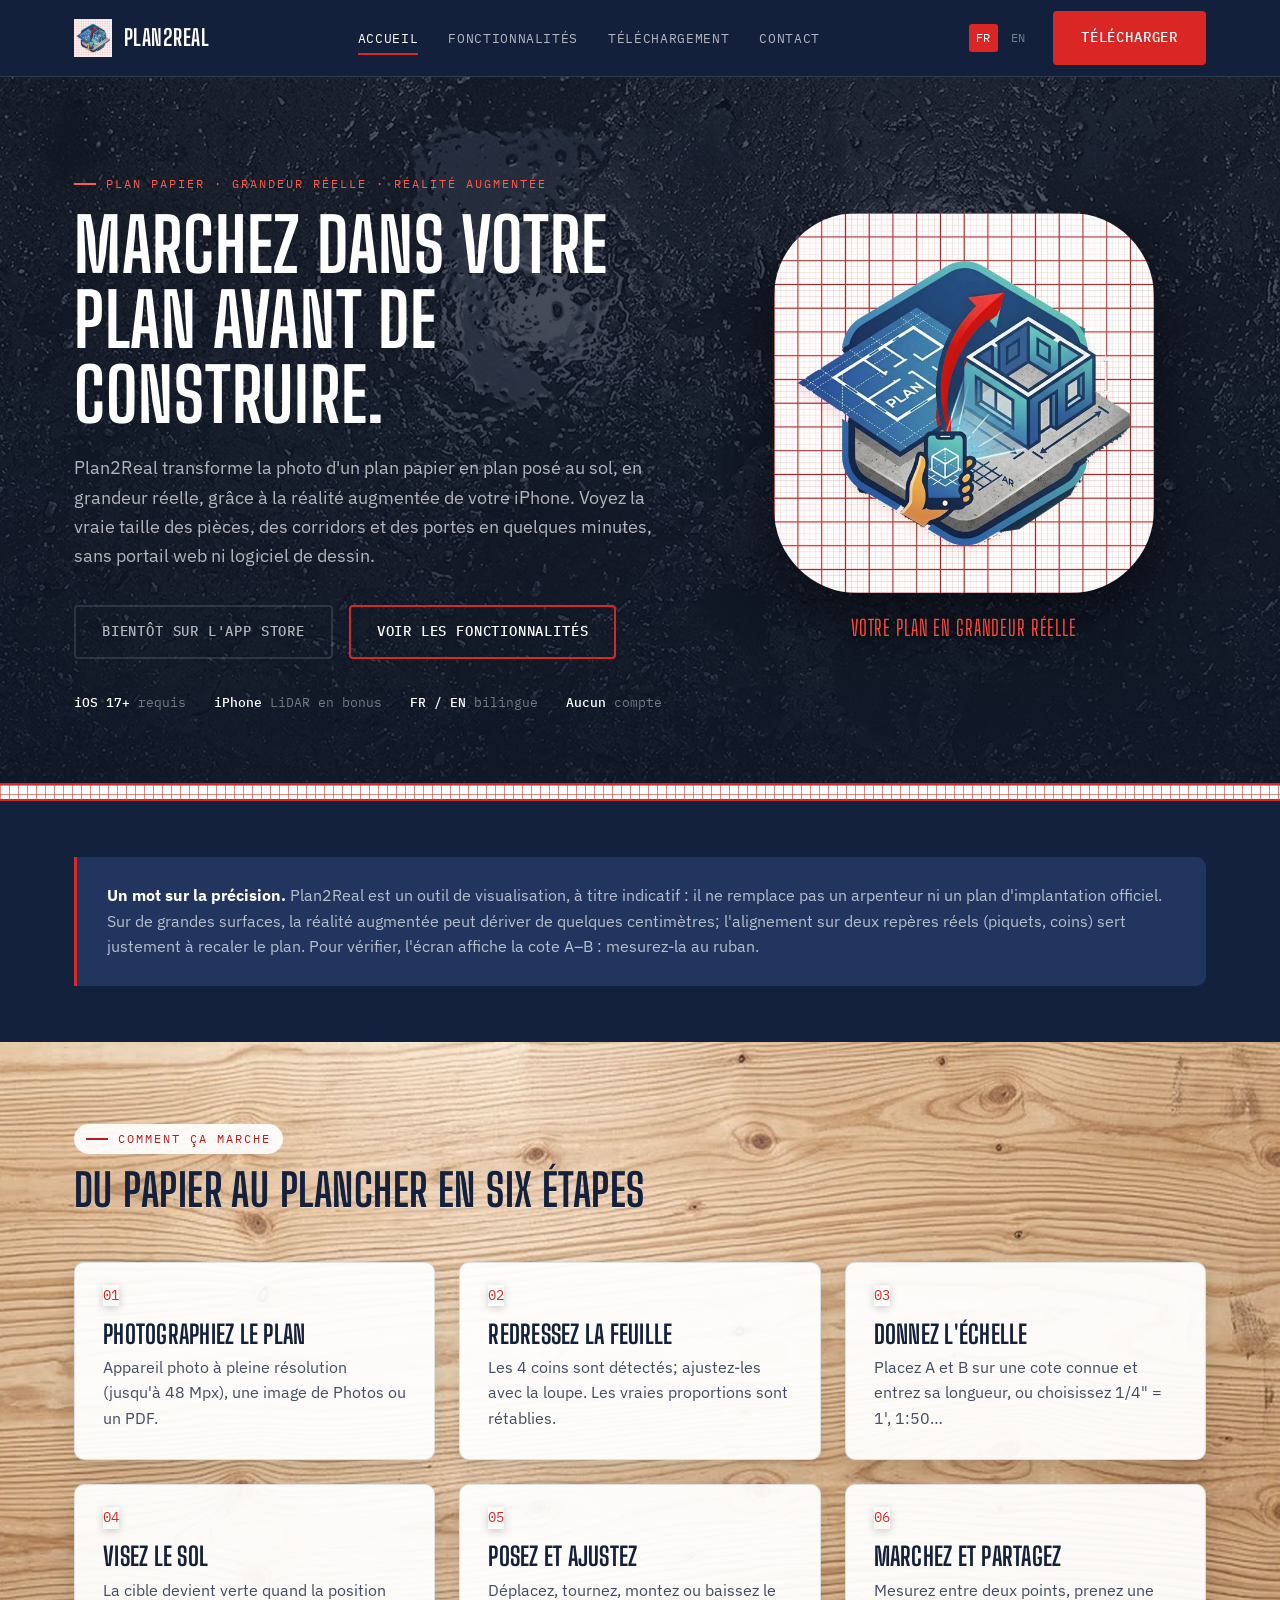
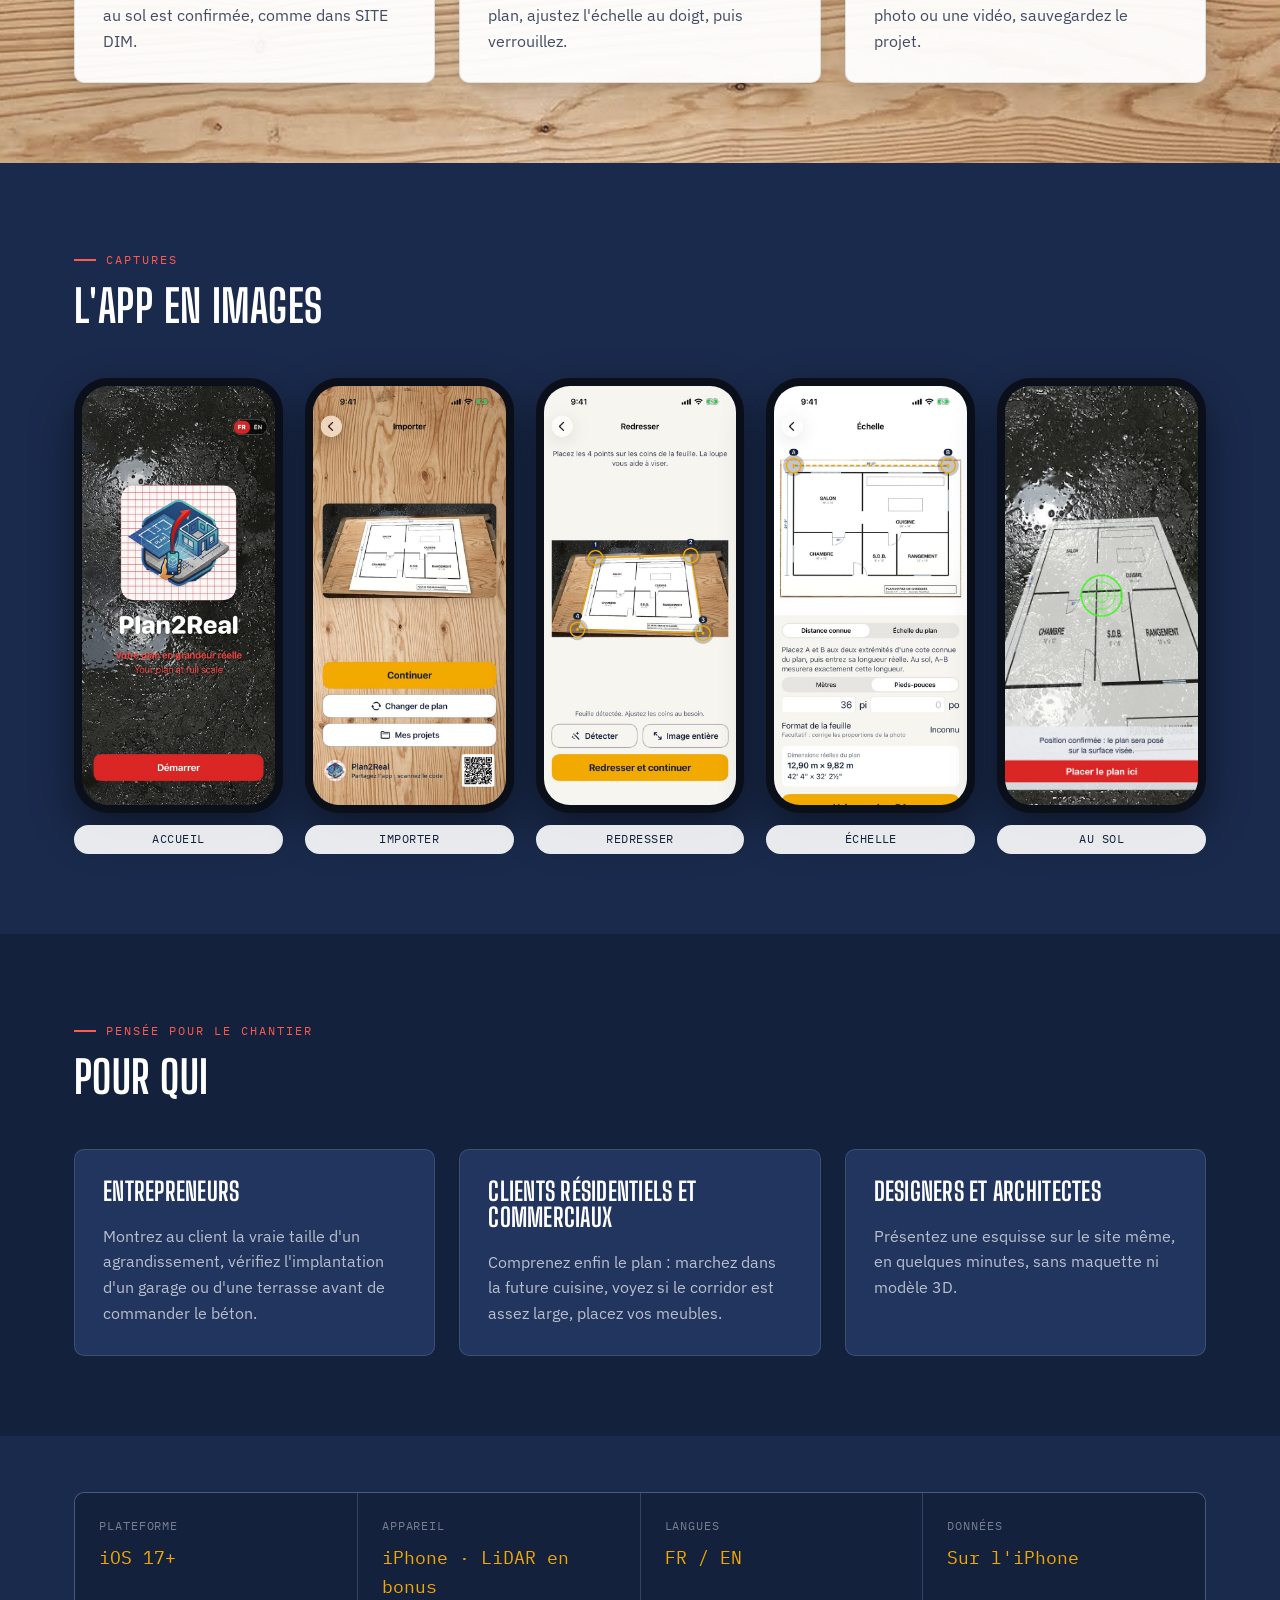
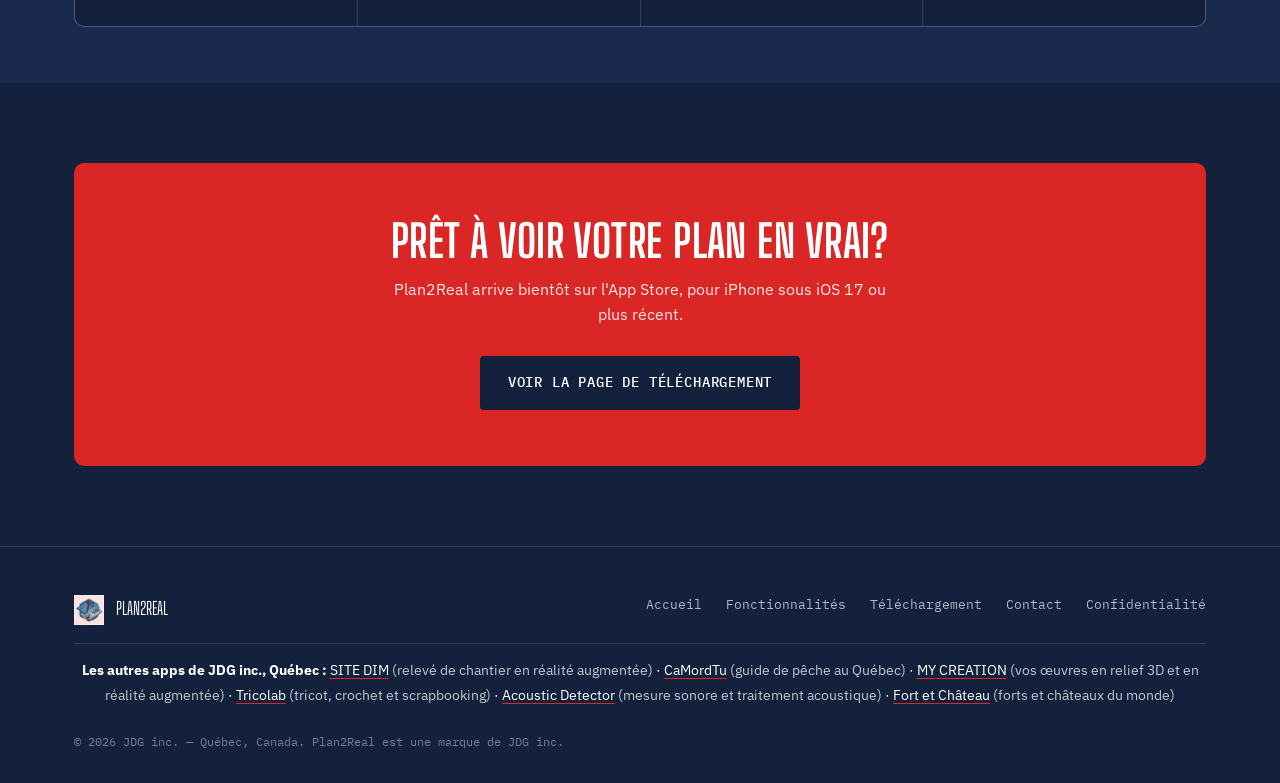
==== fr/index.html @ 0b241814 "Site Plan2Real : FR/EN, modèle SITE DIM, béton et contreplaqué Accueil, fonctionnalités, téléchargem" ====
<!DOCTYPE html>
<html lang="fr">
<head>
<meta charset="UTF-8">
<meta name="viewport" content="width=device-width, initial-scale=1">
<title>Plan2Real — votre plan papier en grandeur réelle, au sol, en réalité augmentée</title>
<meta name="description" content="Photographiez un plan papier, donnez son échelle et voyez-le au sol en grandeur réelle grâce à la réalité augmentée de votre iPhone. Pour entrepreneurs, clients et designers.">
<link rel="canonical" href="https://plan2real.netlify.app/fr/">
<link rel="alternate" hreflang="fr" href="https://plan2real.netlify.app/fr/">
<link rel="alternate" hreflang="en" href="https://plan2real.netlify.app/en/">
<link rel="alternate" hreflang="x-default" href="https://plan2real.netlify.app/fr/">
<meta property="og:type" content="website">
<meta property="og:site_name" content="Plan2Real">
<meta property="og:title" content="Plan2Real — votre plan papier en grandeur réelle, au sol, en réalité augmentée">
<meta property="og:description" content="Photographiez un plan papier, donnez son échelle et voyez-le au sol en grandeur réelle grâce à la réalité augmentée de votre iPhone. Pour entrepreneurs, clients et designers.">
<meta property="og:url" content="https://plan2real.netlify.app/fr/">
<meta property="og:image" content="https://plan2real.netlify.app/assets/img/og-image-fr.jpg">
<meta property="og:image:width" content="1200">
<meta property="og:image:height" content="630">
<meta property="og:locale" content="fr_CA">
<meta property="og:locale:alternate" content="en_CA">
<meta name="twitter:card" content="summary_large_image">
<meta name="twitter:title" content="Plan2Real — votre plan papier en grandeur réelle, au sol, en réalité augmentée">
<meta name="twitter:description" content="Photographiez un plan papier, donnez son échelle et voyez-le au sol en grandeur réelle grâce à la réalité augmentée de votre iPhone. Pour entrepreneurs, clients et designers.">
<meta name="twitter:image" content="https://plan2real.netlify.app/assets/img/og-image-fr.jpg">
<meta name="theme-color" content="#14213D">
<script type="application/ld+json">
{
  "@context": "https://schema.org",
  "@type": "MobileApplication",
  "name": "Plan2Real",
  "operatingSystem": "iOS 17+",
  "applicationCategory": "BusinessApplication",
  "url": "https://plan2real.netlify.app/fr/",
  "description": "Photographiez un plan papier, donnez son échelle et voyez-le au sol en grandeur réelle grâce à la réalité augmentée de votre iPhone. Pour entrepreneurs, clients et designers.",
  "inLanguage": [
    "fr",
    "en"
  ],
  "image": "https://plan2real.netlify.app/assets/img/logo.jpg",
  "publisher": {
    "@type": "Organization",
    "name": "JDG inc.",
    "address": {
      "@type": "PostalAddress",
      "addressRegion": "Québec",
      "addressCountry": "CA"
    }
  }
}
</script>
<link rel="icon" href="../favicon.png">
<link rel="apple-touch-icon" href="../assets/apple-touch-icon.png">
<link rel="preconnect" href="https://fonts.googleapis.com">
<link rel="preconnect" href="https://fonts.gstatic.com" crossorigin>
<link href="https://fonts.googleapis.com/css2?family=Big+Shoulders+Display:wght@600;700;800&family=IBM+Plex+Sans:wght@400;500;600&family=IBM+Plex+Mono:wght@400;500&display=swap" rel="stylesheet">
<link rel="stylesheet" href="../assets/css/style.css">
</head>
<body>

<header class="site-header">
  <div class="container site-header__row">
    <a href="index.html" class="brand"><img src="../assets/img/logo-mark.png" alt="" class="brand-mark" width="38" height="38">Plan2Real</a>
    <nav class="main-nav" id="main-nav" aria-label="Menu">
      <ul class="main-nav__links"><li><a href="index.html" aria-current="page">Accueil</a></li><li><a href="fonctionnalites.html">Fonctionnalités</a></li><li><a href="telechargement.html">Téléchargement</a></li><li><a href="contact.html">Contact</a></li></ul>
    </nav>
    <div class="header-actions">
      <div class="lang-switch"><a href="index.html" hreflang="fr" lang="fr" class="active">FR</a><a href="../en/index.html" hreflang="en" lang="en">EN</a></div>
      <a href="telechargement.html" class="btn btn--primary">Télécharger</a>
      <button class="nav-toggle" aria-label="Menu" aria-expanded="false" aria-controls="main-nav"><span></span><span></span><span></span></button>
    </div>
  </div>
</header>

<main>
<section class="hero">
  <div class="container hero__grid">
    <div>
      <p class="eyebrow">Plan papier · grandeur réelle · réalité augmentée</p>
      <h1>Marchez dans votre plan avant de construire.</h1>
      <p class="lead">Plan2Real transforme la photo d'un plan papier en plan posé au sol, en grandeur réelle, grâce à la réalité augmentée de votre iPhone. Voyez la vraie taille des pièces, des corridors et des portes en quelques minutes, sans portail web ni logiciel de dessin.</p>
      <div class="hero__actions"><span class="btn btn--soon">Bientôt sur l'App Store</span><a href="fonctionnalites.html" class="btn btn--outline">Voir les fonctionnalités</a></div>
      <div class="hero__meta"><span><strong>iOS 17+</strong> requis</span><span><strong>iPhone</strong> LiDAR en bonus</span><span><strong>FR / EN</strong> bilingue</span><span><strong>Aucun</strong> compte</span></div>
    </div>
    <div class="hero__visual">
      <img class="logo" src="../assets/img/logo.jpg" alt="Plan2Real" width="640" height="640">
      <p class="hero__tagline">Votre plan en grandeur réelle</p>
    </div>
  </div>
</section>

<div class="grid-band"></div>

<section class="section--tight">
  <div class="container">
    <div class="callout"><p><strong>Un mot sur la précision.</strong> Plan2Real est un outil de visualisation, à titre indicatif : il ne remplace pas un arpenteur ni un plan d'implantation officiel. Sur de grandes surfaces, la réalité augmentée peut dériver de quelques centimètres; l'alignement sur deux repères réels (piquets, coins) sert justement à recaler le plan. Pour vérifier, l'écran affiche la cote A–B : mesurez-la au ruban.</p></div>
  </div>
</section>

<section class="section--wood">
  <div class="container">
    <div class="section-head">
      <p class="eyebrow">Comment ça marche</p>
      <h2>Du papier au plancher en six étapes</h2>
    </div>
    <div class="steps"><div class="step card"><h3>Photographiez le plan</h3><p>Appareil photo à pleine résolution (jusqu'à 48 Mpx), une image de Photos ou un PDF.</p></div><div class="step card"><h3>Redressez la feuille</h3><p>Les 4 coins sont détectés; ajustez-les avec la loupe. Les vraies proportions sont rétablies.</p></div><div class="step card"><h3>Donnez l'échelle</h3><p>Placez A et B sur une cote connue et entrez sa longueur, ou choisissez 1/4" = 1', 1:50…</p></div><div class="step card"><h3>Visez le sol</h3><p>La cible devient verte quand la position au sol est confirmée, comme dans SITE DIM.</p></div><div class="step card"><h3>Posez et ajustez</h3><p>Déplacez, tournez, montez ou baissez le plan, ajustez l'échelle au doigt, puis verrouillez.</p></div><div class="step card"><h3>Marchez et partagez</h3><p>Mesurez entre deux points, prenez une photo ou une vidéo, sauvegardez le projet.</p></div></div>
  </div>
</section>

<section class="section--alt">
  <div class="container">
    <div class="section-head">
      <p class="eyebrow">Captures</p>
      <h2>L'app en images</h2>
    </div>
    <div class="shots"><figure><div class="phone"><img src="../assets/img/fr-intro.jpg" alt="Accueil de Plan2Real avec le choix de la langue" loading="lazy" width="600" height="1304"></div><figcaption>Accueil</figcaption></figure><figure><div class="phone"><img src="../assets/img/fr-importer.jpg" alt="Écran Importer sur fond de contreplaqué, avec le plan photographié" loading="lazy" width="600" height="1304"></div><figcaption>Importer</figcaption></figure><figure><div class="phone"><img src="../assets/img/fr-redresser.jpg" alt="Les quatre coins de la feuille détectés automatiquement" loading="lazy" width="600" height="1304"></div><figcaption>Redresser</figcaption></figure><figure><div class="phone"><img src="../assets/img/fr-echelle.jpg" alt="Repères A et B posés sur la cote de 36 pieds" loading="lazy" width="600" height="1304"></div><figcaption>Échelle</figcaption></figure><figure><div class="phone"><img src="../assets/img/fr-ausol.jpg" alt="Le plan posé au sol en grandeur réelle, en réalité augmentée" loading="lazy" width="600" height="1304"></div><figcaption>Au sol</figcaption></figure></div>
  </div>
</section>

<section>
  <div class="container">
    <div class="section-head">
      <p class="eyebrow">Pensée pour le chantier</p>
      <h2>Pour qui</h2>
    </div>
    <div class="grid-3"><div class="card card--feature"><h3>Entrepreneurs</h3><p>Montrez au client la vraie taille d'un agrandissement, vérifiez l'implantation d'un garage ou d'une terrasse avant de commander le béton.</p></div><div class="card card--feature"><h3>Clients résidentiels et commerciaux</h3><p>Comprenez enfin le plan : marchez dans la future cuisine, voyez si le corridor est assez large, placez vos meubles.</p></div><div class="card card--feature"><h3>Designers et architectes</h3><p>Présentez une esquisse sur le site même, en quelques minutes, sans maquette ni modèle 3D.</p></div></div>
  </div>
</section>

<section class="section--alt section--tight">
  <div class="container">
    <div class="specs"><div class="specs__item"><div class="label">Plateforme</div><div class="value">iOS 17+</div></div><div class="specs__item"><div class="label">Appareil</div><div class="value">iPhone · LiDAR en bonus</div></div><div class="specs__item"><div class="label">Langues</div><div class="value">FR / EN</div></div><div class="specs__item"><div class="label">Données</div><div class="value">Sur l'iPhone</div></div></div>
  </div>
</section>

<section>
  <div class="container">
    <div class="cta-band">
      <h2>Prêt à voir votre plan en vrai?</h2>
      <p>Plan2Real arrive bientôt sur l'App Store, pour iPhone sous iOS 17 ou plus récent.</p>
      <a href="telechargement.html" class="btn btn--primary">Voir la page de téléchargement</a>
    </div>
  </div>
</section>
</main>

<footer class="site-footer">
  <div class="container">
    <div class="site-footer__row">
      <a href="index.html" class="site-footer__brand"><img src="../assets/img/logo-mark.png" alt="" class="brand-mark" width="30" height="30">Plan2Real</a>
      <nav><ul><li><a href="index.html">Accueil</a></li><li><a href="fonctionnalites.html">Fonctionnalités</a></li><li><a href="telechargement.html">Téléchargement</a></li><li><a href="contact.html">Contact</a></li><li><a href="confidentialite.html">Confidentialité</a></li></ul></nav>
    </div>
    <div class="jdg-apps" style="margin-top:18px;padding-top:14px;border-top:1px solid rgba(127,127,127,.3);font-size:.88em;line-height:1.8;text-align:center"><strong>Les autres apps de JDG inc., Québec :</strong> <a href="https://sitedim.netlify.app/fr/index.html">SITE DIM</a> <span style="opacity:.75">(relevé de chantier en réalité augmentée)</span> · <a href="https://camordtu.netlify.app/">CaMordTu</a> <span style="opacity:.75">(guide de pêche au Québec)</span> · <a href="https://appmycreation.com/">MY CREATION</a> <span style="opacity:.75">(vos œuvres en relief 3D et en réalité augmentée)</span> · <a href="https://tricolab.netlify.app/fr/index.html">Tricolab</a> <span style="opacity:.75">(tricot, crochet et scrapbooking)</span> · <a href="https://apps.apple.com/ca/app/id6810440422?l=fr-CA">Acoustic Detector</a> <span style="opacity:.75">(mesure sonore et traitement acoustique)</span> · <a href="https://apps.apple.com/ca/app/id6811432420?l=fr-CA">Fort et Château</a> <span style="opacity:.75">(forts et châteaux du monde)</span></div>
    <div class="site-footer__meta">© 2026 JDG inc. — Québec, Canada. Plan2Real est une marque de JDG inc.</div>
  </div>
</footer>

<script src="../assets/js/main.js"></script>
</body>
</html>
---- assets/css/style.css ----
/* ============================================================
   Plan2Real — Design system (même gabarit que le site SITE DIM)
   Marine #14213D / Rouge #DB2626 (flèche du logo) / Ambre #F2A900 / Blanc
   Fonds : béton mouillé (en-tête) et contreplaqué (sections claires)
   Big Shoulders Display (titres) — IBM Plex Sans (texte) — IBM Plex Mono (données)
   ============================================================ */

:root {
  --navy: #14213D;
  --navy-700: #1A2A4C;
  --navy-600: #22355E;
  --navy-500: #2C4373;
  --orange: #DB2626;
  --orange-dark: #B91C1C;
  --amber: #F2A900;
  --white: #FFFFFF;
  --ink-muted: rgba(255, 255, 255, 0.68);
  --ink-faint: rgba(255, 255, 255, 0.42);
  --line: rgba(255, 255, 255, 0.12);

  --font-display: "Big Shoulders Display", "Arial Narrow", sans-serif;
  --font-body: "IBM Plex Sans", -apple-system, BlinkMacSystemFont, sans-serif;
  --font-mono: "IBM Plex Mono", ui-monospace, SFMono-Regular, monospace;

  --container: 1180px;
  --radius: 10px;
}

* { box-sizing: border-box; }
html { scroll-behavior: smooth; }

body {
  margin: 0;
  background: var(--navy);
  color: var(--white);
  font-family: var(--font-body);
  font-size: 16px;
  line-height: 1.6;
  -webkit-font-smoothing: antialiased;
}

img, svg { max-width: 100%; display: block; }

a { color: inherit; text-decoration: none; }

.container {
  width: 100%;
  max-width: var(--container);
  margin: 0 auto;
  padding: 0 24px;
}

h1, h2, h3, h4 {
  font-family: var(--font-display);
  font-weight: 700;
  text-transform: uppercase;
  letter-spacing: 0.01em;
  line-height: 1.02;
  margin: 0 0 0.4em;
}

h1 { font-size: clamp(2.6rem, 6vw, 4.6rem); }
h2 { font-size: clamp(1.9rem, 4vw, 2.8rem); }
h3 { font-size: clamp(1.3rem, 2.4vw, 1.6rem); }

p { margin: 0 0 1em; color: var(--ink-muted); }

.eyebrow {
  font-family: var(--font-mono);
  font-size: 0.78rem;
  letter-spacing: 0.16em;
  text-transform: uppercase;
  color: var(--orange);
  display: inline-flex;
  align-items: center;
  gap: 10px;
  margin-bottom: 14px;
}
.eyebrow::before {
  content: "";
  width: 22px;
  height: 2px;
  background: var(--orange);
}

.lead {
  font-size: 1.15rem;
  color: var(--ink-muted);
  max-width: 640px;
}

/* ---------- Ruler motif ---------- */
.ruler {
  height: 14px;
  border-top: 2px solid var(--orange);
  border-bottom: 2px solid var(--orange);
  background: repeating-linear-gradient(
    45deg,
    var(--white) 0 6px,
    var(--white) 6px 7px,
    var(--orange) 7px 15px,
    var(--orange) 15px 16px
  );
  background-color: var(--white);
}
.ruler--thin { height: 8px; border-width: 1px; }

/* ---------- Buttons ---------- */
.btn {
  display: inline-flex;
  align-items: center;
  justify-content: center;
  gap: 10px;
  font-family: var(--font-mono);
  font-size: 0.85rem;
  font-weight: 500;
  letter-spacing: 0.06em;
  text-transform: uppercase;
  padding: 14px 26px;
  border-radius: 4px;
  border: 2px solid transparent;
  cursor: pointer;
  transition: transform 0.15s ease, background 0.15s ease, border-color 0.15s ease, color 0.15s ease;
  white-space: nowrap;
}
.btn:hover { transform: translateY(-2px); }

.btn--primary {
  background: var(--orange);
  color: var(--white);
}
.btn--primary:hover { background: #EF3B3B; }

.btn--outline {
  border-color: var(--orange);
  color: var(--white);
  background: transparent;
}
.btn--outline:hover { border-color: var(--white); }

.btn--ghost {
  color: var(--ink-muted);
  padding: 10px 0;
}
.btn--ghost:hover { color: var(--white); transform: none; }

/* ---------- Header ---------- */
.site-header {
  position: sticky;
  top: 0;
  z-index: 100;
  background: rgba(20, 33, 61, 0.96);
  border-bottom: 1px solid var(--line);
}
.site-header__row {
  display: flex;
  align-items: center;
  justify-content: space-between;
  height: 76px;
  gap: 24px;
}

.brand {
  display: flex;
  align-items: center;
  gap: 12px;
  font-family: var(--font-display);
  font-size: 1.4rem;
  font-weight: 700;
  letter-spacing: 0.02em;
  text-transform: uppercase;
}
.brand-mark {
  width: 38px;
  height: 38px;
  flex-shrink: 0;
}

.main-nav {
  display: flex;
  align-items: center;
  gap: 34px;
}
.main-nav__links {
  display: flex;
  gap: 30px;
  list-style: none;
  margin: 0;
  padding: 0;
  font-family: var(--font-mono);
  font-size: 0.82rem;
  letter-spacing: 0.05em;
  text-transform: uppercase;
}
.main-nav__links a {
  color: var(--ink-muted);
  position: relative;
  padding: 6px 0;
}
.main-nav__links a:hover,
.main-nav__links a[aria-current="page"] { color: var(--white); }
.main-nav__links a[aria-current="page"]::after {
  content: "";
  position: absolute;
  left: 0; right: 0; bottom: -2px;
  height: 2px;
  background: var(--orange);
}

.lang-switch {
  display: flex;
  align-items: center;
  gap: 6px;
  font-family: var(--font-mono);
  font-size: 0.78rem;
  letter-spacing: 0.05em;
}
.lang-switch a {
  padding: 4px 7px;
  color: var(--ink-faint);
  border-radius: 3px;
}
.lang-switch a.active { color: var(--white); background: var(--orange); }
.lang-switch a:not(.active):hover { color: var(--white); }

.nav-toggle {
  display: none;
  flex-direction: column;
  gap: 5px;
  background: none;
  border: none;
  cursor: pointer;
  padding: 8px;
}
.nav-toggle span {
  width: 24px;
  height: 2px;
  background: var(--white);
}

.header-actions {
  display: flex;
  align-items: center;
  gap: 20px;
}

/* ---------- Hero ---------- */
.hero {
  padding: 90px 0 70px;
  position: relative;
  overflow: hidden;
}
.hero__grid {
  display: grid;
  grid-template-columns: 1.1fr 0.9fr;
  gap: 56px;
  align-items: center;
}
.hero h1 { margin-bottom: 20px; }
.hero .lead { margin-bottom: 34px; }
.hero__actions {
  display: flex;
  flex-wrap: wrap;
  gap: 16px;
  align-items: center;
  margin-bottom: 34px;
}
.hero__meta {
  display: flex;
  gap: 28px;
  flex-wrap: wrap;
  font-family: var(--font-mono);
  font-size: 0.8rem;
  color: var(--ink-faint);
}
.hero__meta strong { color: var(--white); font-weight: 500; }

.hero__visual {
  position: relative;
  aspect-ratio: 4 / 5;
  border-radius: var(--radius);
  background: linear-gradient(160deg, var(--navy-600), var(--navy-700));
  border: 1px solid var(--line);
  overflow: hidden;
  display: flex;
  align-items: center;
  justify-content: center;
}
.hero__visual .plan {
  width: 78%;
}

/* ---------- Sections ---------- */
section { padding: 80px 0; }
.section--tight { padding: 56px 0; }
.section--alt { background: var(--navy-700); }
.section-head {
  max-width: 700px;
  margin-bottom: 48px;
}

/* ---------- Cards / Grid ---------- */
.grid-3 {
  display: grid;
  grid-template-columns: repeat(3, 1fr);
  gap: 24px;
}
.grid-2 {
  display: grid;
  grid-template-columns: repeat(2, 1fr);
  gap: 24px;
}

.card {
  background: var(--navy-600);
  border: 1px solid var(--line);
  border-radius: var(--radius);
  padding: 28px;
}
.card--feature {
  display: flex;
  flex-direction: column;
  gap: 14px;
}
.card__icon {
  width: 42px;
  height: 42px;
  color: var(--orange);
}
.card h3 { margin-bottom: 6px; }
.card p { margin: 0; }

/* ---------- Theme tabs (21 avantages) ---------- */
.theme-tabs {
  display: flex;
  flex-wrap: wrap;
  gap: 10px;
  margin-bottom: 32px;
}
.theme-tab {
  font-family: var(--font-mono);
  font-size: 0.78rem;
  letter-spacing: 0.05em;
  text-transform: uppercase;
  padding: 10px 16px;
  border: 1px solid var(--line);
  border-radius: 999px;
  background: transparent;
  color: var(--ink-muted);
  cursor: pointer;
  transition: all 0.15s ease;
}
.theme-tab:hover { border-color: var(--orange); color: var(--white); }
.theme-tab.active {
  background: var(--orange);
  border-color: var(--orange);
  color: var(--navy);
}

.theme-panel { display: none; }
.theme-panel.active { display: block; animation: fade-in 0.25s ease; }
@keyframes fade-in { from { opacity: 0; transform: translateY(6px); } to { opacity: 1; transform: translateY(0); } }

.advantage-list {
  list-style: none;
  margin: 0;
  padding: 0;
  display: grid;
  grid-template-columns: repeat(2, 1fr);
  gap: 20px 32px;
}
.advantage-list li {
  display: flex;
  gap: 14px;
  align-items: flex-start;
  border-top: 1px solid var(--line);
  padding-top: 16px;
}
.advantage-list .num {
  font-family: var(--font-mono);
  color: var(--orange);
  font-size: 0.85rem;
  flex-shrink: 0;
  padding-top: 2px;
}
.advantage-list strong { display: block; color: var(--white); margin-bottom: 4px; }
.advantage-list p { margin: 0; font-size: 0.94rem; }

/* ---------- What's new ---------- */
.card--new {
  border-color: var(--orange);
  background: linear-gradient(160deg, var(--navy-600), var(--navy-700));
}
.badge-new {
  display: inline-flex;
  align-items: center;
  gap: 8px;
  font-family: var(--font-mono);
  font-size: 0.72rem;
  font-weight: 500;
  letter-spacing: 0.08em;
  text-transform: uppercase;
  background: var(--orange);
  color: var(--navy);
  padding: 6px 14px;
  border-radius: 999px;
}
.card__badge {
  display: inline-block;
  font-family: var(--font-mono);
  font-size: 0.65rem;
  letter-spacing: 0.07em;
  text-transform: uppercase;
  color: var(--orange);
  background: rgba(219, 38, 38, 0.14);
  border: 1px solid var(--orange);
  padding: 3px 9px;
  border-radius: 999px;
  margin-bottom: 10px;
}
.changelog-list {
  list-style: none;
  margin: 18px 0 0;
  padding: 18px 0 0;
  border-top: 1px solid var(--line);
  display: flex;
  flex-direction: column;
  gap: 10px;
}
.changelog-list li {
  padding-left: 20px;
  position: relative;
  color: var(--ink-muted);
  font-size: 0.94rem;
}
.changelog-list li::before {
  content: "\2014";
  position: absolute;
  left: 0;
  color: var(--orange);
}

/* ---------- Callout / positioning note ---------- */
.callout {
  border-left: 3px solid var(--orange);
  background: var(--navy-600);
  border-radius: 0 var(--radius) var(--radius) 0;
  padding: 26px 30px;
}
.callout p:last-child { margin: 0; }
.callout strong { color: var(--white); }

/* ---------- Stats / specs strip ---------- */
.specs {
  display: grid;
  grid-template-columns: repeat(4, 1fr);
  gap: 1px;
  background: var(--line);
  border: 1px solid var(--line);
  border-radius: var(--radius);
  overflow: hidden;
}
.specs__item {
  background: var(--navy);
  padding: 24px;
}
.specs__item .label {
  font-family: var(--font-mono);
  font-size: 0.72rem;
  letter-spacing: 0.08em;
  text-transform: uppercase;
  color: var(--ink-faint);
  margin-bottom: 8px;
}
.specs__item .value {
  font-family: var(--font-mono);
  font-size: 1.15rem;
  color: var(--orange);
}

/* ---------- Steps ---------- */
.steps {
  display: grid;
  grid-template-columns: repeat(3, 1fr);
  gap: 24px;
  counter-reset: step;
}
.step {
  position: relative;
  padding-top: 46px;
}
.step::before {
  counter-increment: step;
  content: "0" counter(step);
  font-family: var(--font-mono);
  font-size: 0.85rem;
  color: var(--orange);
  position: absolute;
  top: 0; left: 0;
}
.step h3 { margin-bottom: 8px; }

/* ---------- CTA band ---------- */
.cta-band {
  background: var(--orange);
  color: var(--navy);
  border-radius: var(--radius);
  padding: 56px;
  text-align: center;
}
.cta-band h2 { color: var(--navy); margin-bottom: 12px; }
.cta-band p { color: rgba(20,33,61,0.78); max-width: 520px; margin: 0 auto 28px; }
.cta-band .btn--outline { border-color: var(--navy); color: var(--navy); }
.cta-band .btn--outline:hover { background: var(--navy); color: var(--white); }
.cta-band .btn--primary { background: var(--navy); color: var(--white); }
.cta-band .btn--primary:hover { background: #0c1528; }

/* ---------- App Store badge / pending ---------- */
.store-badge {
  display: inline-flex;
  align-items: center;
  gap: 12px;
  border: 1px solid var(--line);
  border-radius: 6px;
  padding: 12px 20px;
  font-family: var(--font-mono);
  font-size: 0.82rem;
  color: var(--ink-muted);
}
.store-badge .dot {
  width: 8px; height: 8px; border-radius: 50%;
  background: var(--orange);
  animation: pulse 1.6s infinite ease-in-out;
}
@keyframes pulse { 0%,100% { opacity: 1; } 50% { opacity: 0.35; } }

/* ---------- Contact ---------- */
.contact-grid {
  display: grid;
  grid-template-columns: 1fr 1fr;
  gap: 40px;
}
.contact-block h3 { margin-bottom: 10px; }
.contact-block .value {
  font-family: var(--font-mono);
  color: var(--orange);
  font-size: 1.05rem;
}

/* ---------- Footer ---------- */
.site-footer {
  border-top: 1px solid var(--line);
  padding: 48px 0 32px;
}
.site-footer__row {
  display: flex;
  justify-content: space-between;
  align-items: flex-start;
  flex-wrap: wrap;
  gap: 32px;
}
.site-footer__brand {
  display: flex;
  align-items: center;
  gap: 12px;
  font-family: var(--font-display);
  text-transform: uppercase;
  font-size: 1.1rem;
}
.site-footer__brand .brand-mark { width: 30px; height: 30px; }
.site-footer nav ul {
  list-style: none;
  margin: 0;
  padding: 0;
  display: flex;
  gap: 24px;
  font-family: var(--font-mono);
  font-size: 0.8rem;
  color: var(--ink-muted);
}
.site-footer nav a:hover { color: var(--white); }
.site-footer__meta {
  font-family: var(--font-mono);
  font-size: 0.75rem;
  color: var(--ink-faint);
  margin-top: 24px;
}

/* ---------- Responsive ---------- */
@media (max-width: 900px) {
  .hero__grid { grid-template-columns: 1fr; }
  .hero__visual { order: -1; max-width: 380px; margin: 0 auto; }
  .grid-3 { grid-template-columns: 1fr 1fr; }
  .specs { grid-template-columns: repeat(2, 1fr); }
  .steps { grid-template-columns: 1fr; }
  .contact-grid { grid-template-columns: 1fr; }
  .advantage-list { grid-template-columns: 1fr; }
}

@media (max-width: 720px) {
  .main-nav { position: fixed; inset: 76px 0 0 0; background: var(--navy); flex-direction: column; align-items: flex-start; padding: 32px 24px; gap: 28px; transform: translateX(100%); transition: transform 0.25s ease; overflow-y: auto; }
  .main-nav.open { transform: translateX(0); }
  .main-nav__links { flex-direction: column; gap: 20px; font-size: 1rem; }
  .nav-toggle { display: flex; }
  .header-actions .btn--primary { display: none; }
  .grid-3, .grid-2 { grid-template-columns: 1fr; }
  .site-footer__row { flex-direction: column; }
}

@media (max-width: 480px) {
  .cta-band { padding: 36px 22px; }
}


/* ============================================================
   Ajouts Plan2Real
   ============================================================ */

/* En-tête de page sur le béton mouillé de l'app */
.hero {
  background:
    linear-gradient(180deg, rgba(14, 22, 40, 0.72), rgba(14, 22, 40, 0.88)),
    url("../img/fond-beton.jpg") center / cover no-repeat;
}
.page-hero {
  padding: 72px 0 56px;
  background:
    linear-gradient(180deg, rgba(14, 22, 40, 0.74), rgba(14, 22, 40, 0.9)),
    url("../img/fond-beton.jpg") center / cover no-repeat;
}
.page-hero .lead { margin: 0; }

/* Bande « papier quadrillé » rouge, comme le logo (remplace la règle de SITE DIM) */
.grid-band {
  height: 18px;
  background-color: #fff;
  background-image:
    linear-gradient(rgba(219, 38, 38, 0.55) 1px, transparent 1px),
    linear-gradient(90deg, rgba(219, 38, 38, 0.55) 1px, transparent 1px);
  background-size: 9px 9px;
  border-top: 2px solid var(--orange);
  border-bottom: 2px solid var(--orange);
}

/* Section sur le contreplaqué de l'app : cartes blanches, texte marine */
.section--wood {
  background:
    linear-gradient(rgba(255, 248, 238, 0.12), rgba(255, 248, 238, 0.12)),
    url("../img/fond-bois.jpg") center / cover no-repeat;
  color: var(--navy);
}
.section--wood .section-head h2,
.section--wood .section-head .eyebrow { text-shadow: 0 1px 0 rgba(255, 255, 255, 0.4); }
.section--wood .section-head h2 { color: var(--navy); }
.section--wood .card {
  background: rgba(255, 255, 255, 0.94);
  border-color: rgba(20, 33, 61, 0.12);
  box-shadow: 0 8px 24px rgba(40, 25, 10, 0.18);
}
.section--wood .card h3 { color: var(--navy); }
.section--wood .card p,
.section--wood .card li { color: rgba(20, 33, 61, 0.78); }
.section--wood .step::before { box-shadow: 0 2px 8px rgba(0, 0, 0, 0.2); }
.section--wood .step h3 { color: var(--navy); }
.section--wood .step p { color: rgba(20, 33, 61, 0.8); }

/* Visuel de l'en-tête : le logo sur sa carte */
.hero__visual {
  background: transparent;
  border: none;
  aspect-ratio: auto;
  flex-direction: column;
  gap: 18px;
}
.hero__visual .logo {
  width: min(380px, 100%);
  border-radius: 22%;
  box-shadow: 0 24px 60px rgba(0, 0, 0, 0.55);
}
.hero__tagline {
  font-family: var(--font-display);
  text-transform: uppercase;
  color: #FF4A3D;
  font-size: 1.35rem;
  letter-spacing: 0.04em;
  text-align: center;
  text-shadow: 0 2px 6px rgba(0, 0, 0, 0.8);
}

/* Captures d'écran de l'app (cadre de téléphone) */
.phone {
  margin: 0;
  border-radius: 34px;
  border: 8px solid #0b0f1a;
  background: #0b0f1a;
  overflow: hidden;
  box-shadow: 0 18px 44px rgba(0, 0, 0, 0.45);
}
.phone img { width: 100%; height: auto; }
.shots {
  display: grid;
  grid-template-columns: repeat(5, 1fr);
  gap: 22px;
  align-items: start;
}
.shots figure { margin: 0; }
.shots figcaption {
  font-family: var(--font-mono);
  font-size: 0.74rem;
  letter-spacing: 0.04em;
  text-transform: uppercase;
  text-align: center;
  margin-top: 12px;
  color: var(--navy);
  background: rgba(255, 255, 255, 0.9);
  border-radius: 999px;
  padding: 5px 10px;
}

/* Étapes numérotées (parcours) */
.steps { counter-reset: step; }

/* Bloc image + texte (fonctionnalités) */
.feature-row {
  display: grid;
  grid-template-columns: 0.8fr 1.2fr;
  gap: 48px;
  align-items: center;
  margin-bottom: 64px;
}
.feature-row:last-child { margin-bottom: 0; }
.feature-row--flip { grid-template-columns: 1.2fr 0.8fr; }
.feature-row--flip .feature-row__media { order: 2; }
.feature-row__media .phone { max-width: 300px; margin: 0 auto; }
.feature-row__media img.wide {
  width: 100%;
  border-radius: var(--radius);
  box-shadow: 0 18px 44px rgba(0, 0, 0, 0.45);
}
.feature-list {
  list-style: none;
  margin: 18px 0 0;
  padding: 0;
}
.feature-list li {
  position: relative;
  padding: 8px 0 8px 28px;
  border-top: 1px solid var(--line);
  color: var(--ink-muted);
}
.feature-list li::before {
  content: "";
  position: absolute;
  left: 0;
  top: 15px;
  width: 12px;
  height: 12px;
  border: 2px solid var(--orange);
  border-radius: 2px;
}
.section--wood .feature-list li { color: rgba(20, 33, 61, 0.82); border-top-color: rgba(20, 33, 61, 0.15); }

/* Boutons ronds de l'écran au sol, reproduits en légende */
.rail-legend {
  list-style: none;
  margin: 18px 0 0;
  padding: 0;
  display: grid;
  grid-template-columns: repeat(2, 1fr);
  gap: 10px 22px;
}
.rail-legend li {
  display: flex;
  align-items: center;
  gap: 12px;
  color: var(--ink-muted);
  font-size: 0.95rem;
}
.rail-legend .dot {
  flex-shrink: 0;
  width: 34px;
  height: 34px;
  border-radius: 50%;
  background: rgba(0, 0, 0, 0.55);
  border: 1px solid rgba(255, 255, 255, 0.3);
  display: inline-flex;
  align-items: center;
  justify-content: center;
  color: #fff;
  font-size: 0.95rem;
}
.rail-legend .dot--on { background: var(--orange); border-color: rgba(255, 255, 255, 0.9); }
.target-legend {
  display: inline-flex;
  align-items: center;
  gap: 10px;
  font-family: var(--font-mono);
  font-size: 0.8rem;
  color: #33FF14;
}

/* Bouton App Store « bientôt » */
.btn--soon {
  border-color: var(--line);
  color: var(--ink-muted);
  cursor: default;
}
.btn--soon:hover { transform: none; }

/* Pages de texte (confidentialité, contact) */
.prose { max-width: 760px; }
.prose h2 { font-size: clamp(1.3rem, 2.4vw, 1.6rem); margin-top: 36px; }
.prose p { color: var(--ink-muted); }
.prose a { color: var(--white); text-decoration: underline; text-decoration-color: var(--orange); text-underline-offset: 3px; }
.note {
  border-left: 3px solid var(--orange);
  background: var(--navy-600);
  padding: 16px 20px;
  border-radius: 0 var(--radius) var(--radius) 0;
  color: var(--white);
  margin: 0 0 24px;
}
.faq { max-width: 860px; }
.faq details {
  border-top: 1px solid var(--line);
  padding: 16px 0;
}
.faq summary {
  cursor: pointer;
  font-weight: 600;
  color: var(--white);
  list-style: none;
}
.faq summary::-webkit-details-marker { display: none; }
.faq summary::after { content: "+"; float: right; color: var(--orange); font-family: var(--font-mono); }
.faq details[open] summary::after { content: "−"; }
.faq details p { margin: 10px 0 0; }
.faq a { color: var(--white); text-decoration: underline; text-decoration-color: var(--orange); }

.qr-card {
  display: flex;
  gap: 22px;
  align-items: center;
}
.qr-card img {
  width: 132px;
  height: 132px;
  background: #fff;
  padding: 8px;
  border-radius: 8px;
}

.jdg-apps a { text-decoration: underline; text-decoration-color: var(--orange); text-underline-offset: 3px; }

@media (max-width: 1100px) {
  .shots { grid-template-columns: repeat(3, 1fr); }
}
@media (max-width: 900px) {
  .feature-row, .feature-row--flip { grid-template-columns: 1fr; gap: 28px; }
  .feature-row--flip .feature-row__media { order: 0; }
  .rail-legend { grid-template-columns: 1fr; }
}
@media (max-width: 720px) {
  .shots { grid-template-columns: repeat(2, 1fr); gap: 16px; }
  .qr-card { flex-direction: column; align-items: flex-start; }
}

/* Bande d'appel : rouge, texte blanc */
.cta-band { color: var(--white); }
.cta-band h2 { color: var(--white); }
.cta-band p { color: rgba(255, 255, 255, 0.88); }
.cta-band .btn--primary { background: var(--navy); color: var(--white); }
/* Valeurs des caractéristiques en ambre (plus lisible que le rouge sur marine) */
.specs__item .value { color: var(--amber); }
.eyebrow { color: #FF5A4E; }
.eyebrow::before { background: #FF5A4E; }
.section--wood .eyebrow { color: var(--orange-dark); }
.section--wood .eyebrow::before { background: var(--orange-dark); }
.step.card { padding-top: 58px; }
.step.card::before { top: 22px; left: 28px; }
/* Les attributs width/height servent à réserver la place; la hauteur suit la largeur. */
img { height: auto; }
.qr-card img { height: 132px; }
.brand-mark { height: 38px; }
.site-footer__brand .brand-mark { height: 30px; }
/* Toutes les captures au même format de téléphone */
.phone img { aspect-ratio: 600 / 1304; object-fit: cover; }
/* Petit titre lisible sur le contreplaqué */
.section--wood .eyebrow {
  background: rgba(255, 255, 255, 0.92);
  padding: 5px 12px;
  border-radius: 999px;
}
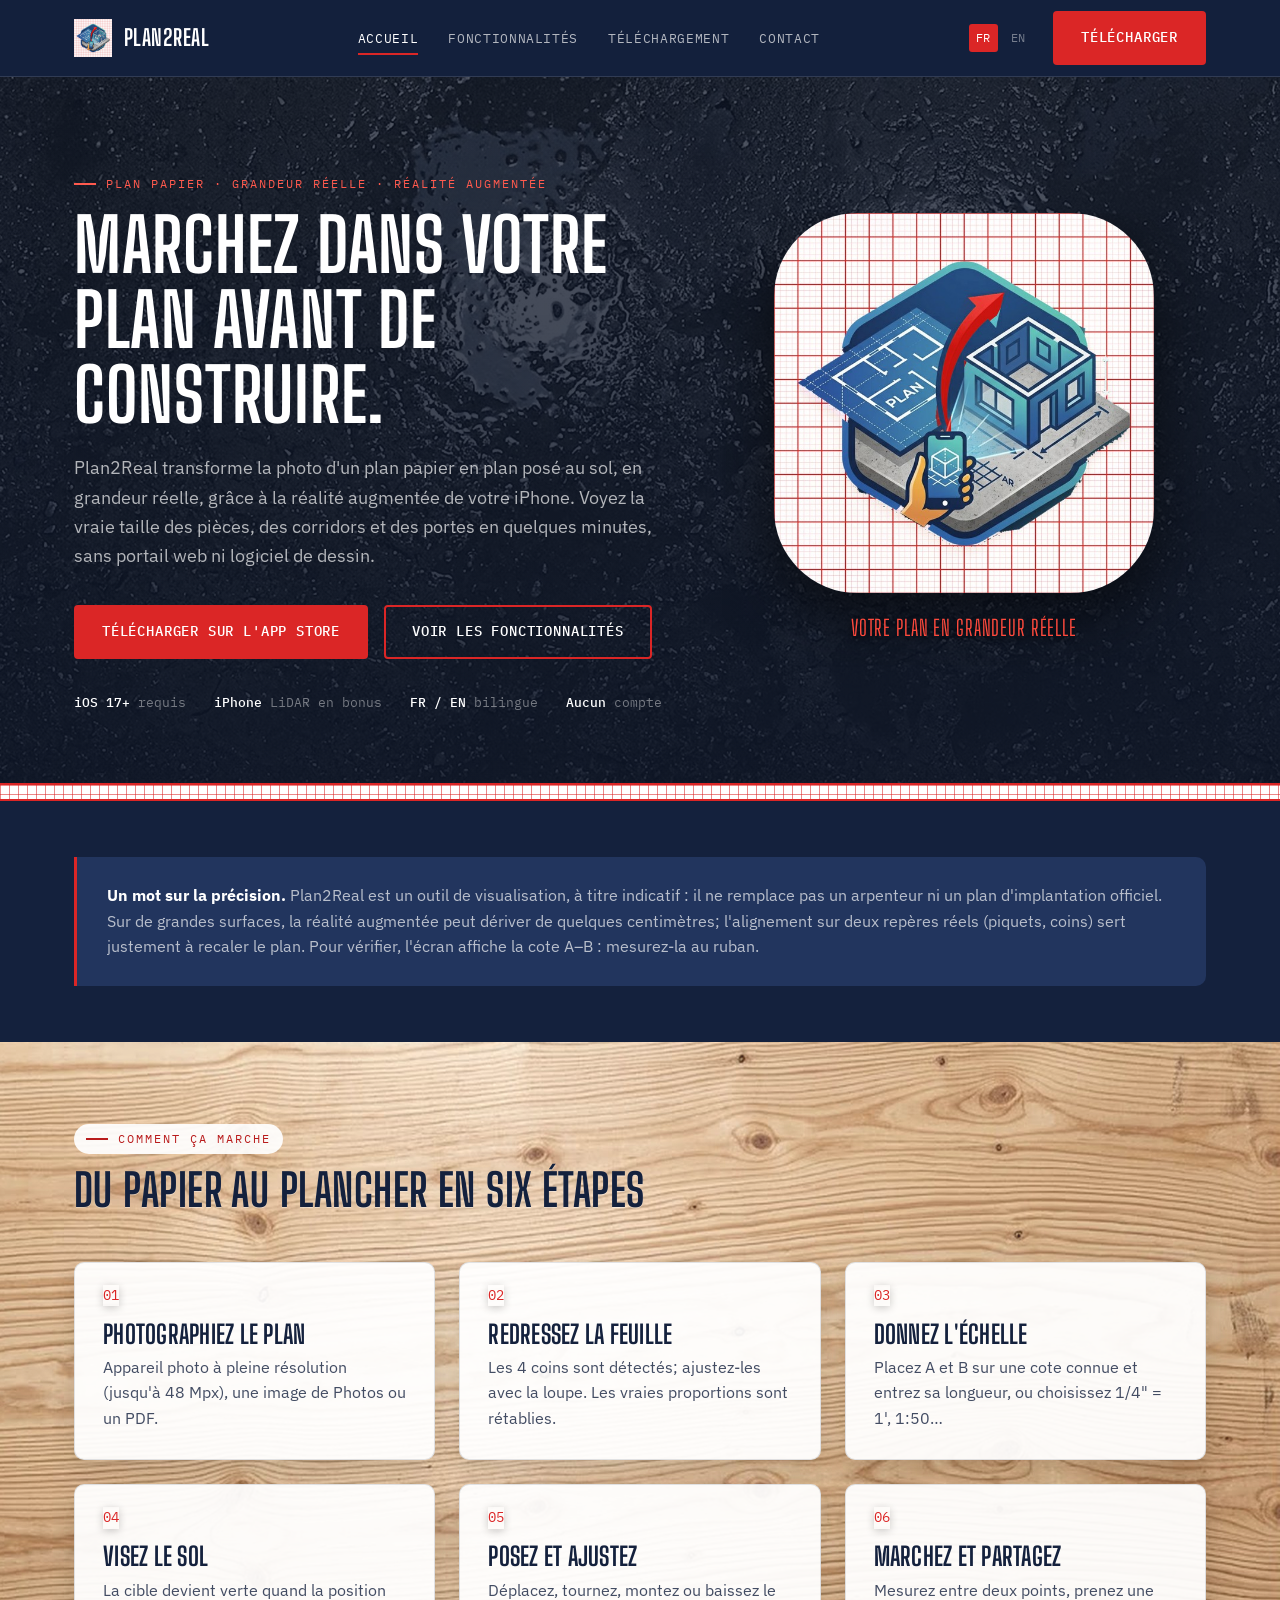
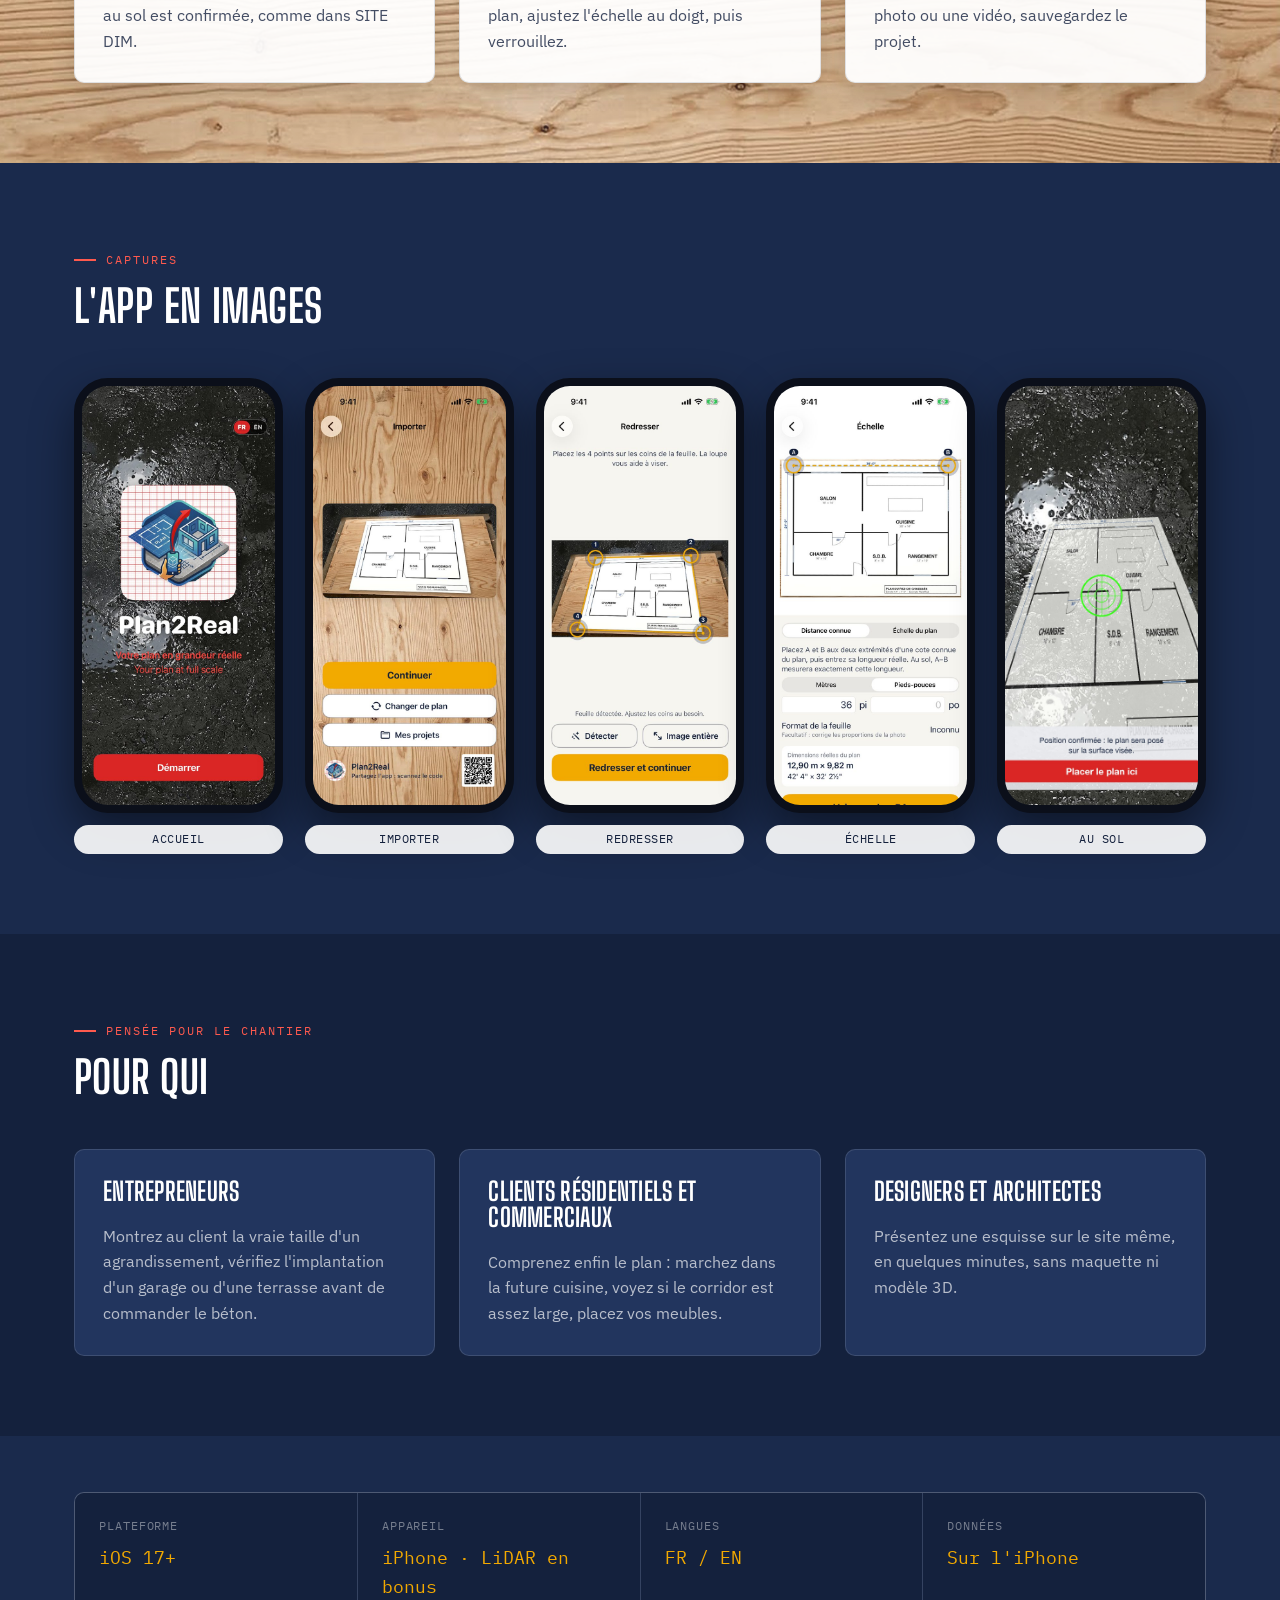
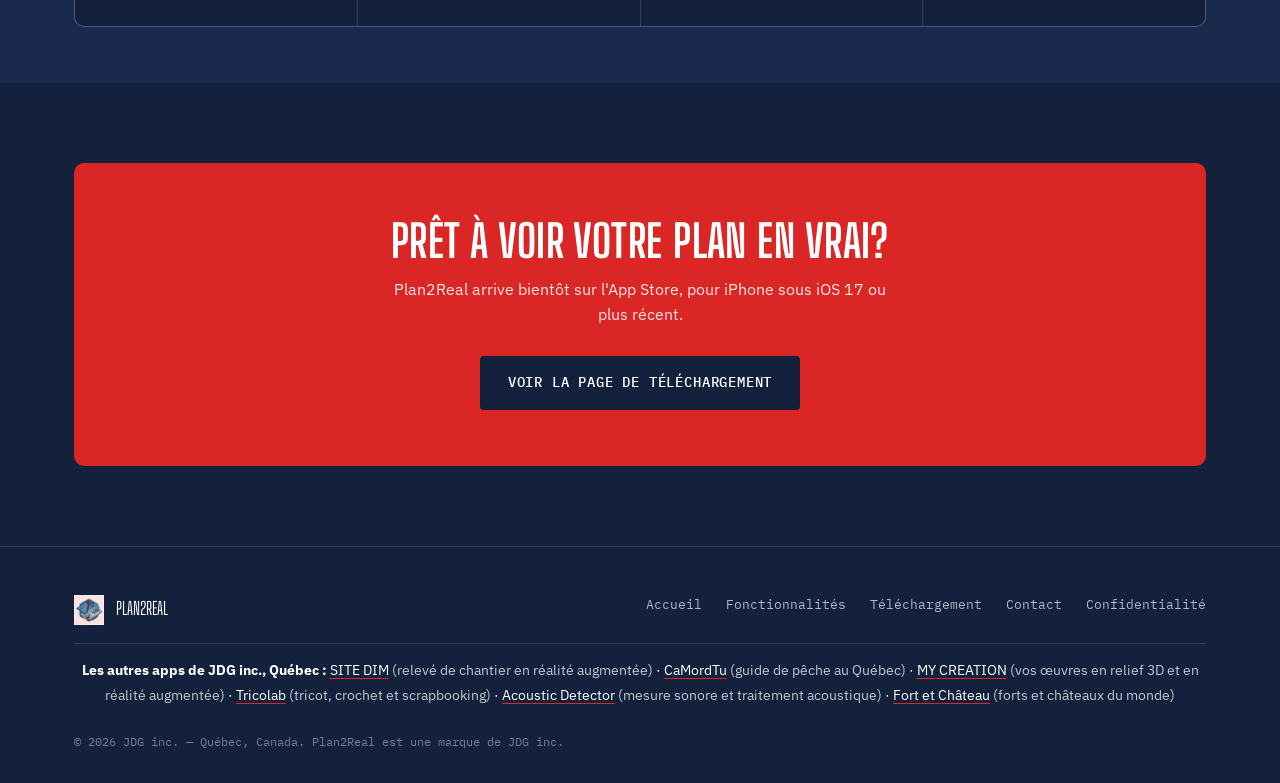
==== commit 7da2e118: "Plan2Real est sur l'App Store : boutons Télécharger avec le vrai lien (id6823348263) Co-Authored-By:" ====
--- a/fr/index.html
+++ b/fr/index.html
@@ -46,7 +46,8 @@
       "addressRegion": "Québec",
       "addressCountry": "CA"
     }
-  }
+  },
+  "installUrl": "https://apps.apple.com/ca/app/id6823348263?l=fr-CA"
 }
 </script>
 <link rel="icon" href="../favicon.png">
@@ -79,7 +80,7 @@
       <p class="eyebrow">Plan papier · grandeur réelle · réalité augmentée</p>
       <h1>Marchez dans votre plan avant de construire.</h1>
       <p class="lead">Plan2Real transforme la photo d'un plan papier en plan posé au sol, en grandeur réelle, grâce à la réalité augmentée de votre iPhone. Voyez la vraie taille des pièces, des corridors et des portes en quelques minutes, sans portail web ni logiciel de dessin.</p>
-      <div class="hero__actions"><span class="btn btn--soon">Bientôt sur l'App Store</span><a href="fonctionnalites.html" class="btn btn--outline">Voir les fonctionnalités</a></div>
+      <div class="hero__actions"><a href="https://apps.apple.com/ca/app/id6823348263?l=fr-CA" class="btn btn--primary" target="_blank" rel="noopener">Télécharger sur l'App Store</a><a href="fonctionnalites.html" class="btn btn--outline">Voir les fonctionnalités</a></div>
       <div class="hero__meta"><span><strong>iOS 17+</strong> requis</span><span><strong>iPhone</strong> LiDAR en bonus</span><span><strong>FR / EN</strong> bilingue</span><span><strong>Aucun</strong> compte</span></div>
     </div>
     <div class="hero__visual">
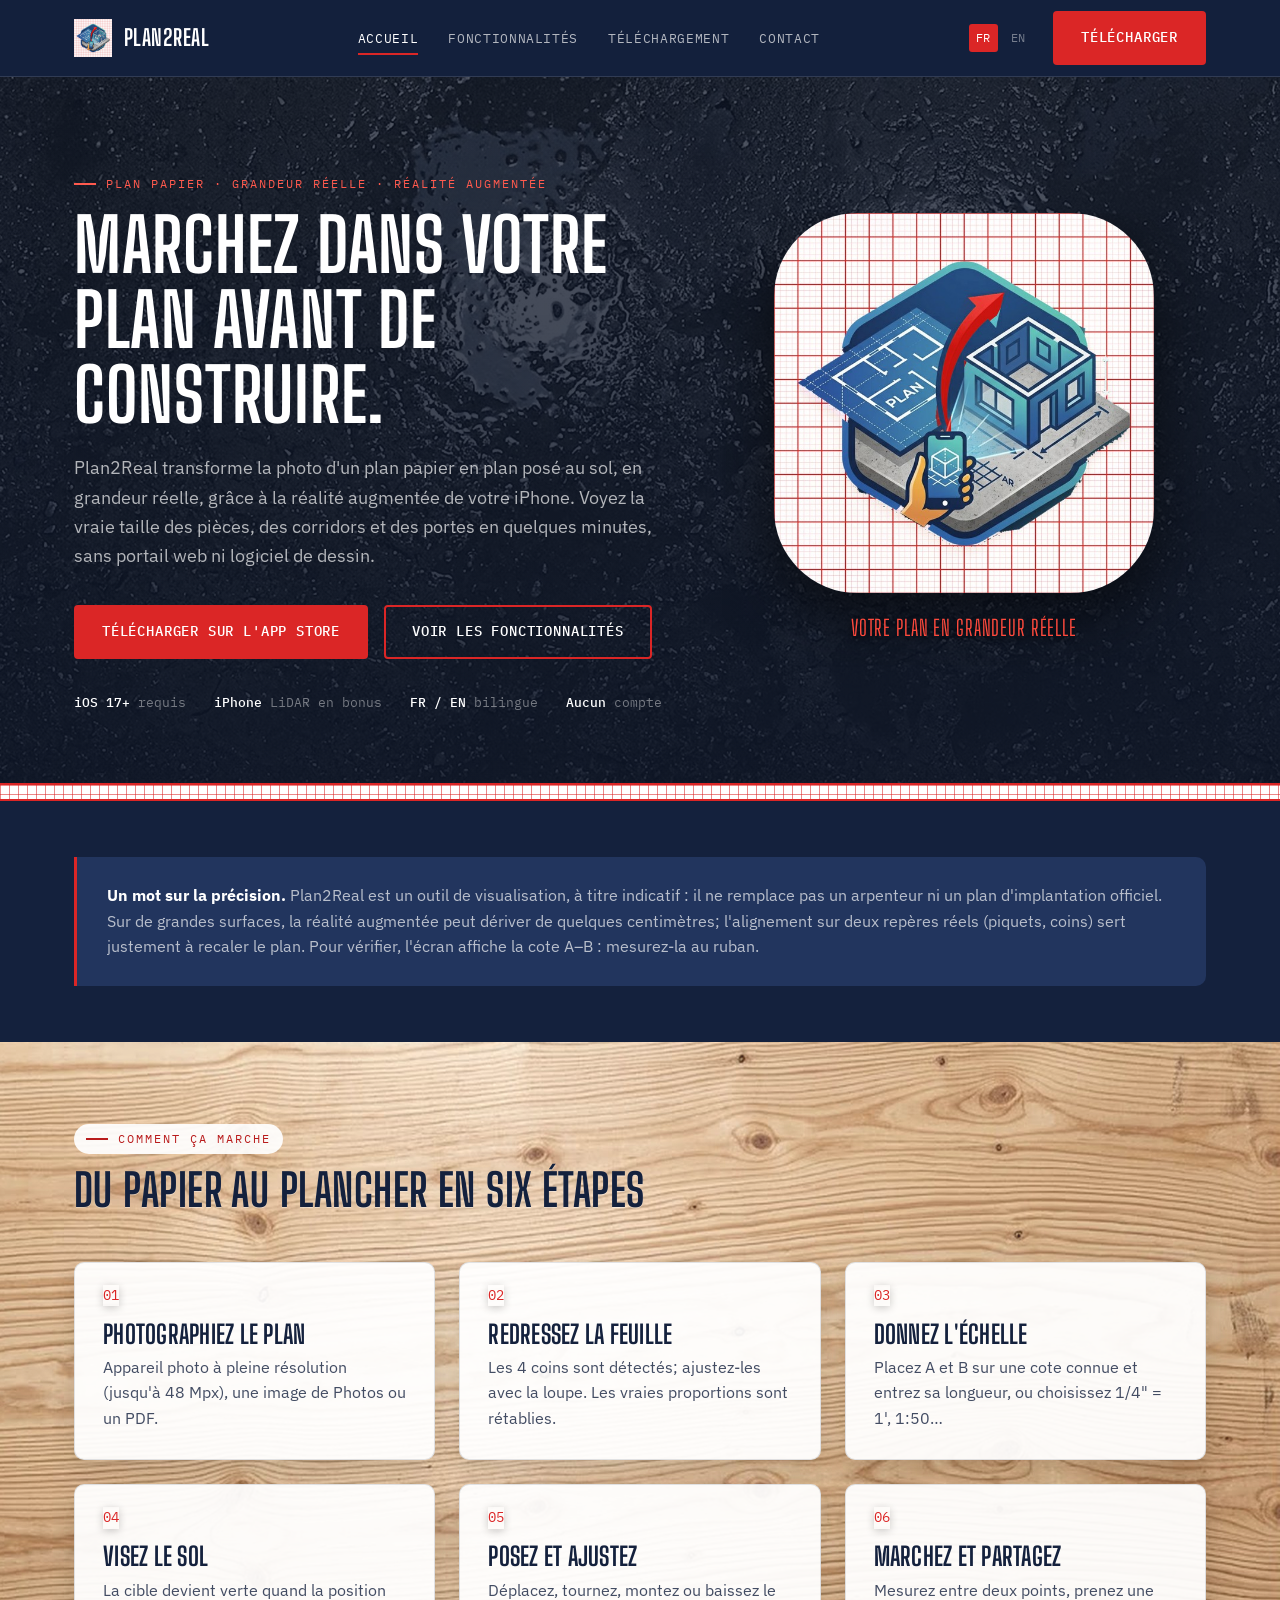
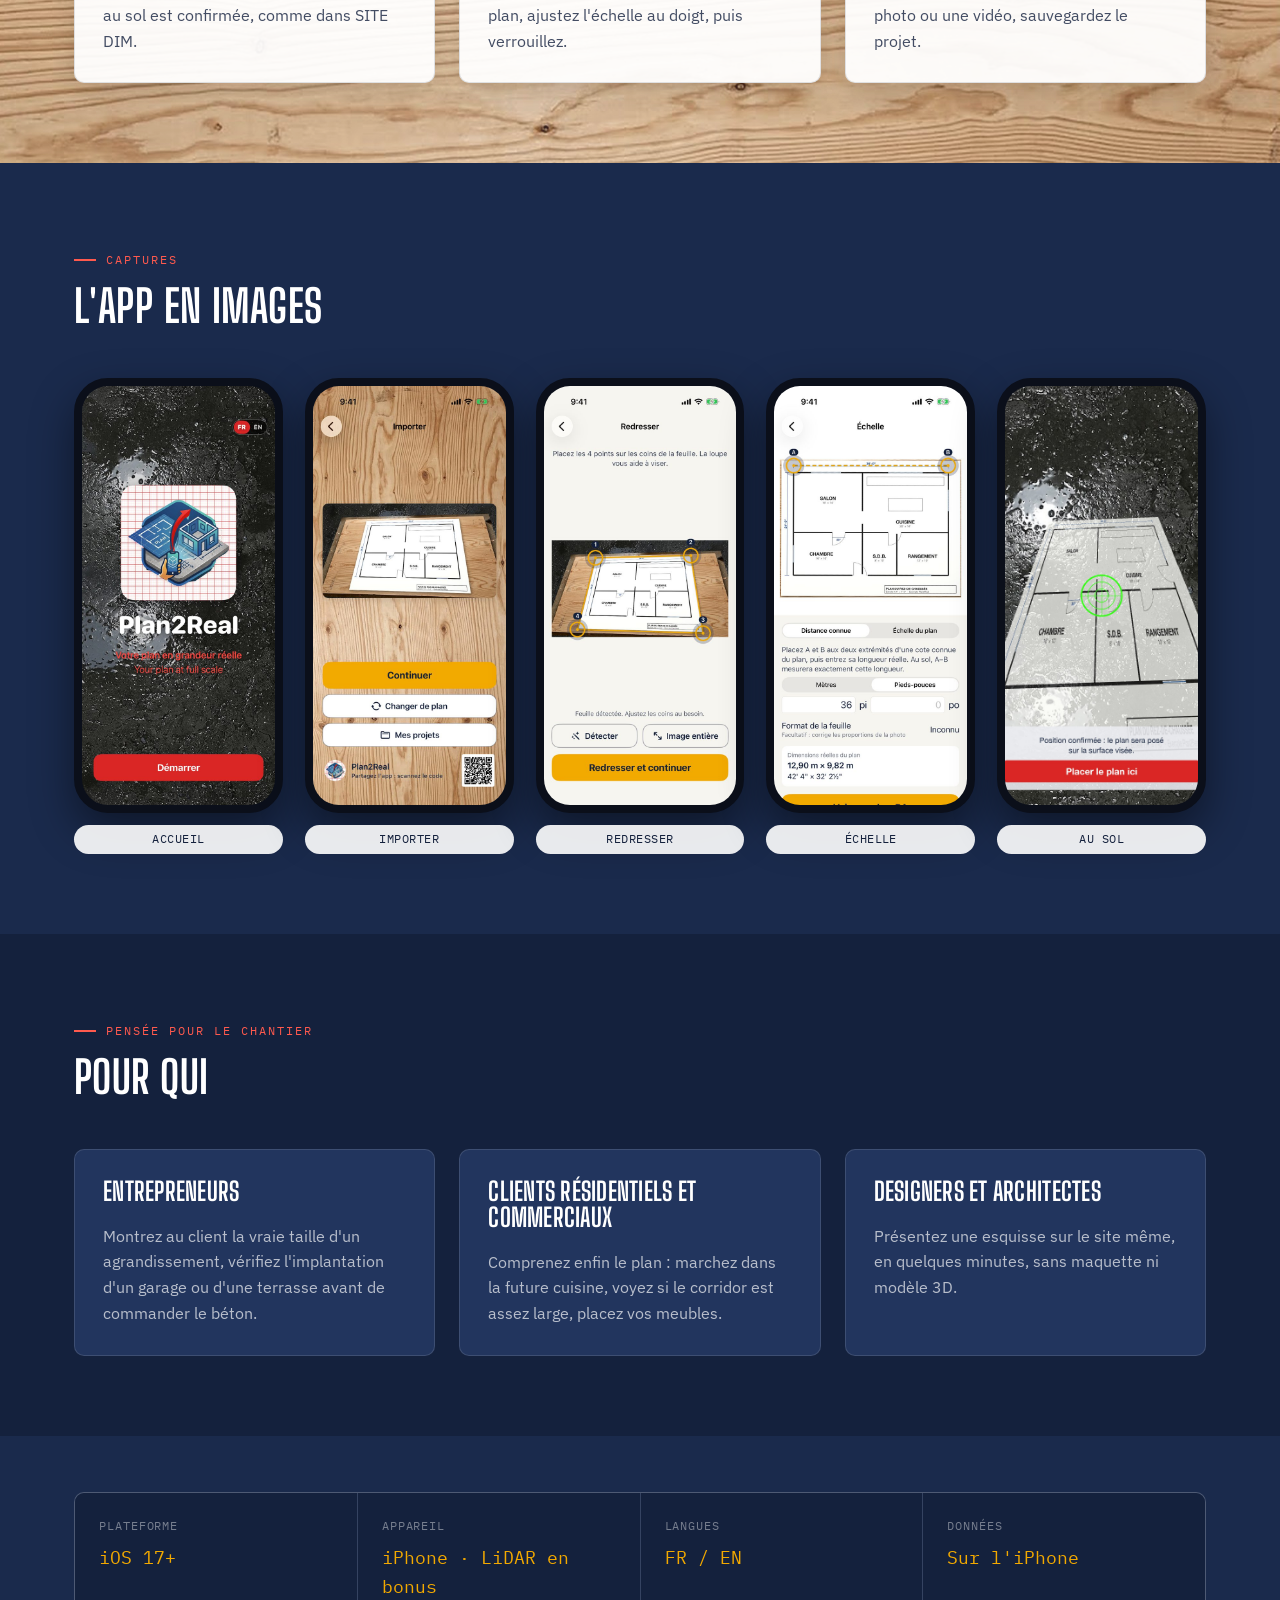
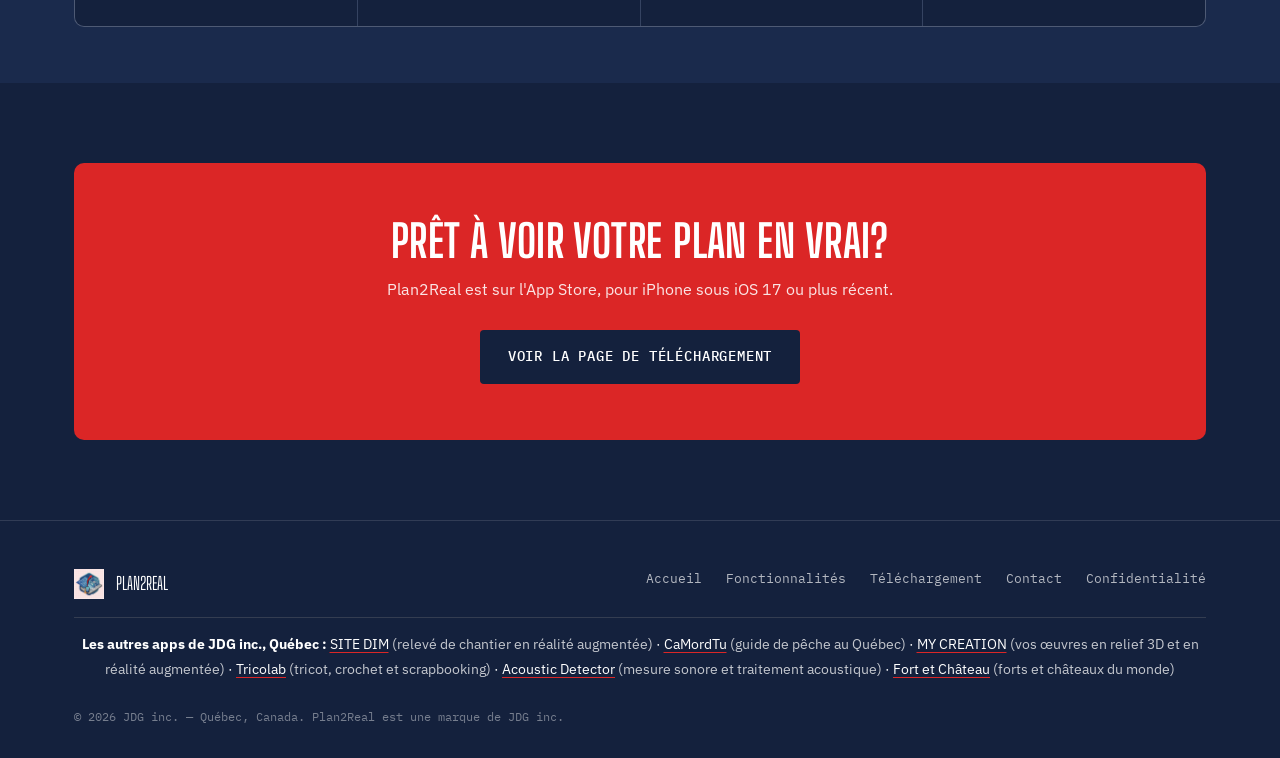
==== commit c1c72959: "Site : Plan2Real est sur l'App Store (plus de « bientôt » dans les textes) Co-Authored-By: Claude Op" ====
--- a/fr/index.html
+++ b/fr/index.html
@@ -138,7 +138,7 @@
   <div class="container">
     <div class="cta-band">
       <h2>Prêt à voir votre plan en vrai?</h2>
-      <p>Plan2Real arrive bientôt sur l'App Store, pour iPhone sous iOS 17 ou plus récent.</p>
+      <p>Plan2Real est sur l'App Store, pour iPhone sous iOS 17 ou plus récent.</p>
       <a href="telechargement.html" class="btn btn--primary">Voir la page de téléchargement</a>
     </div>
   </div>
